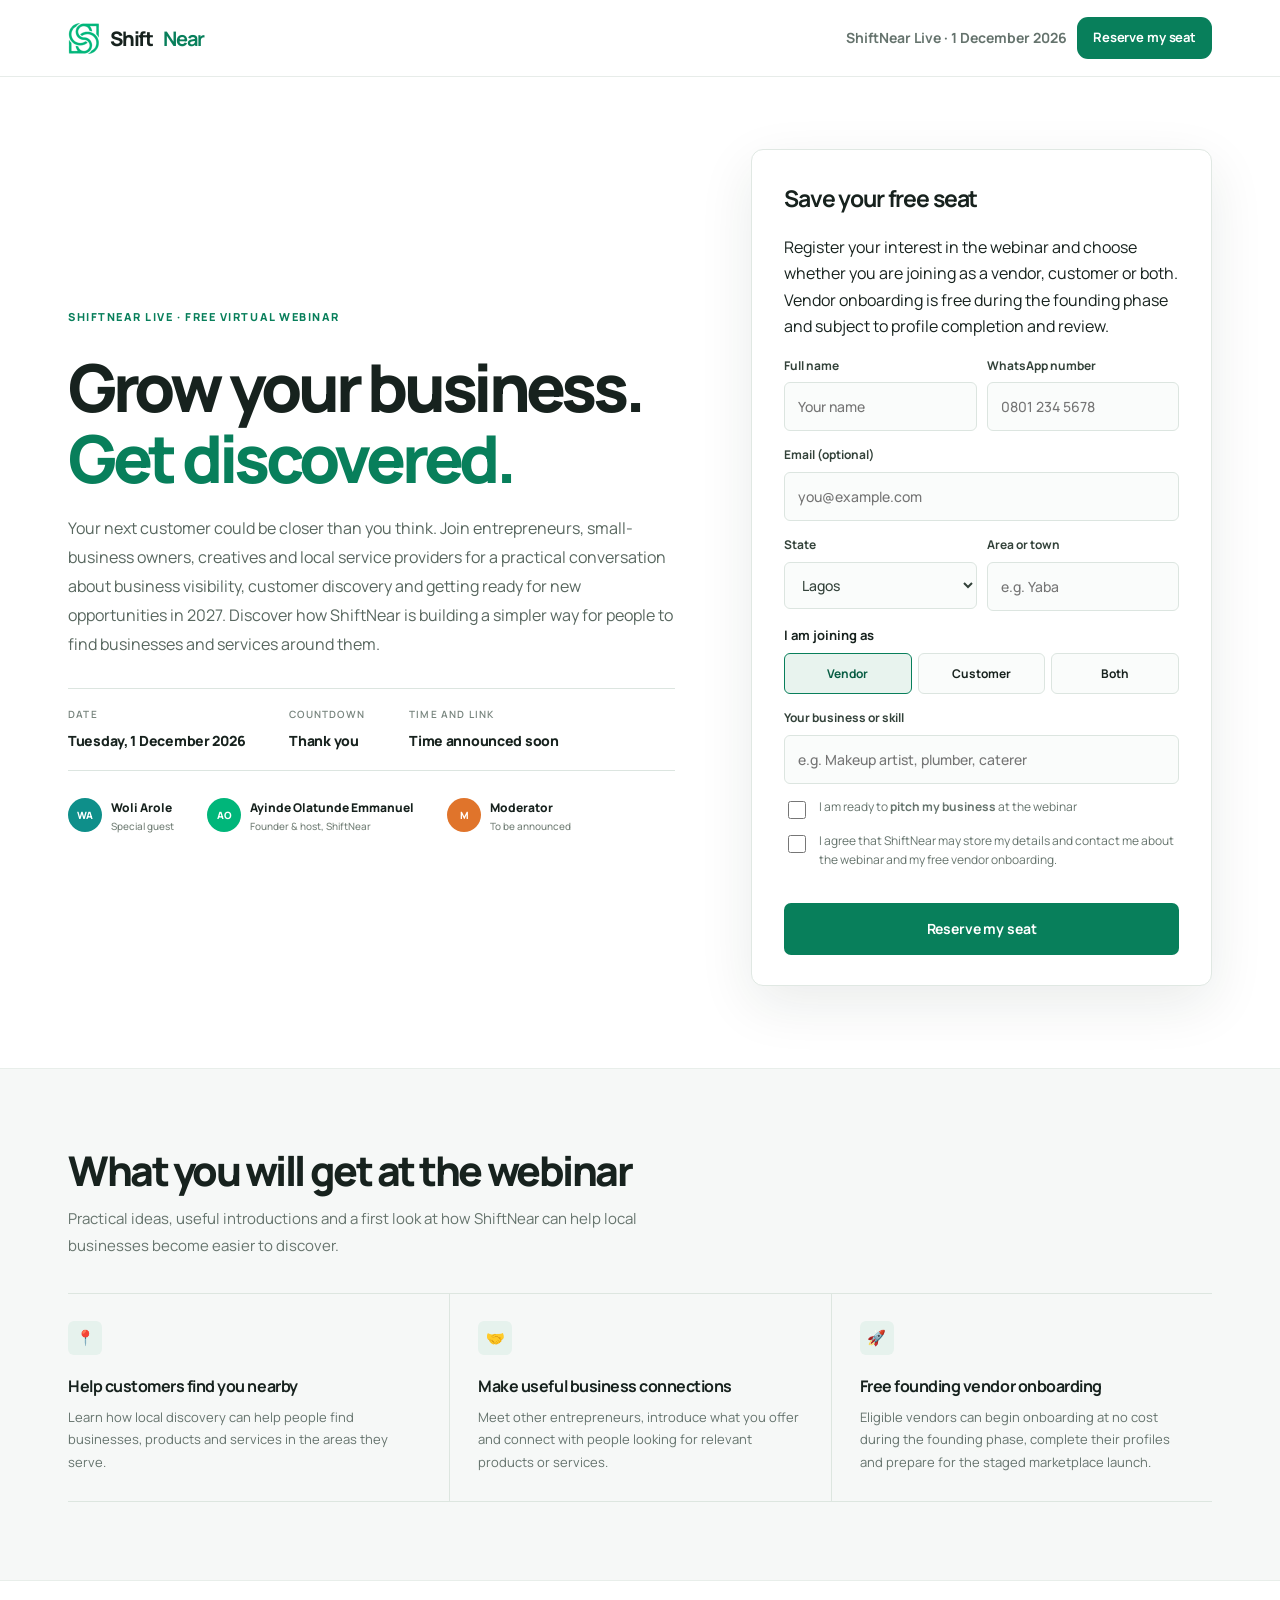
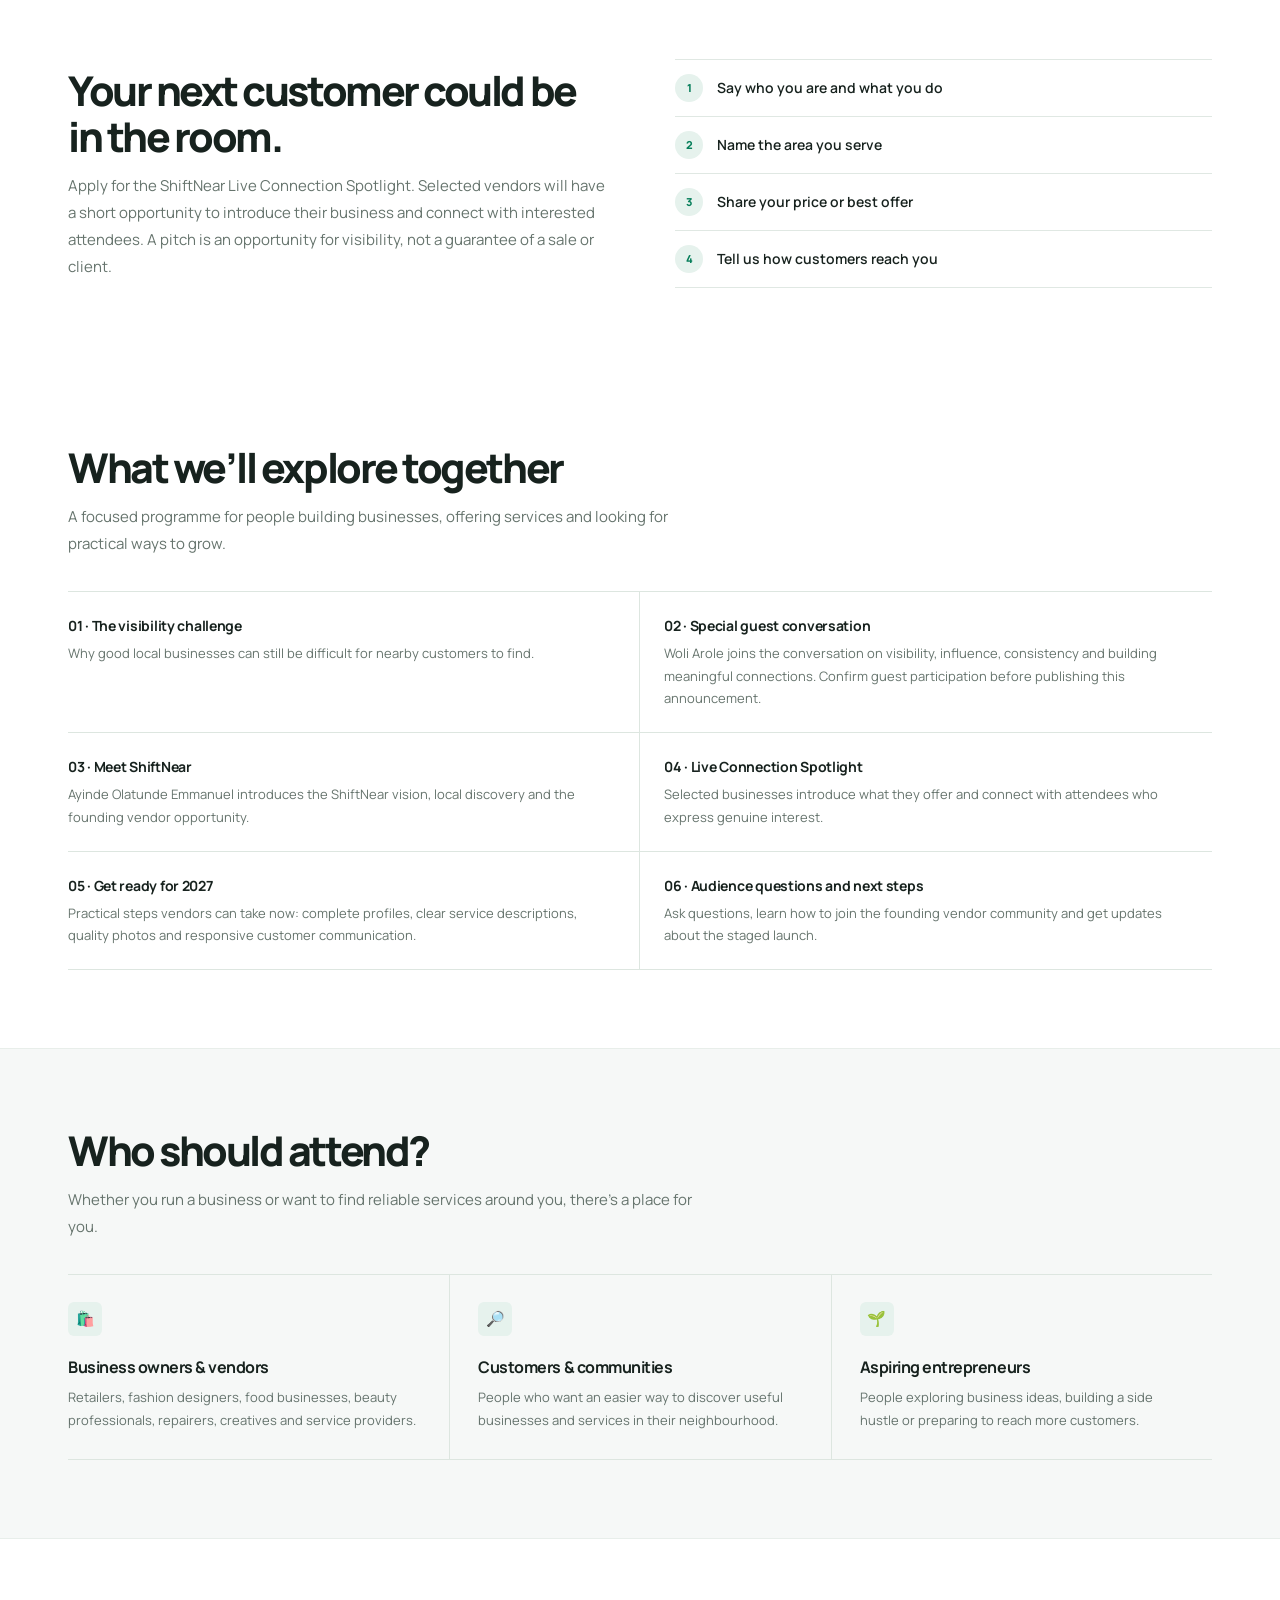
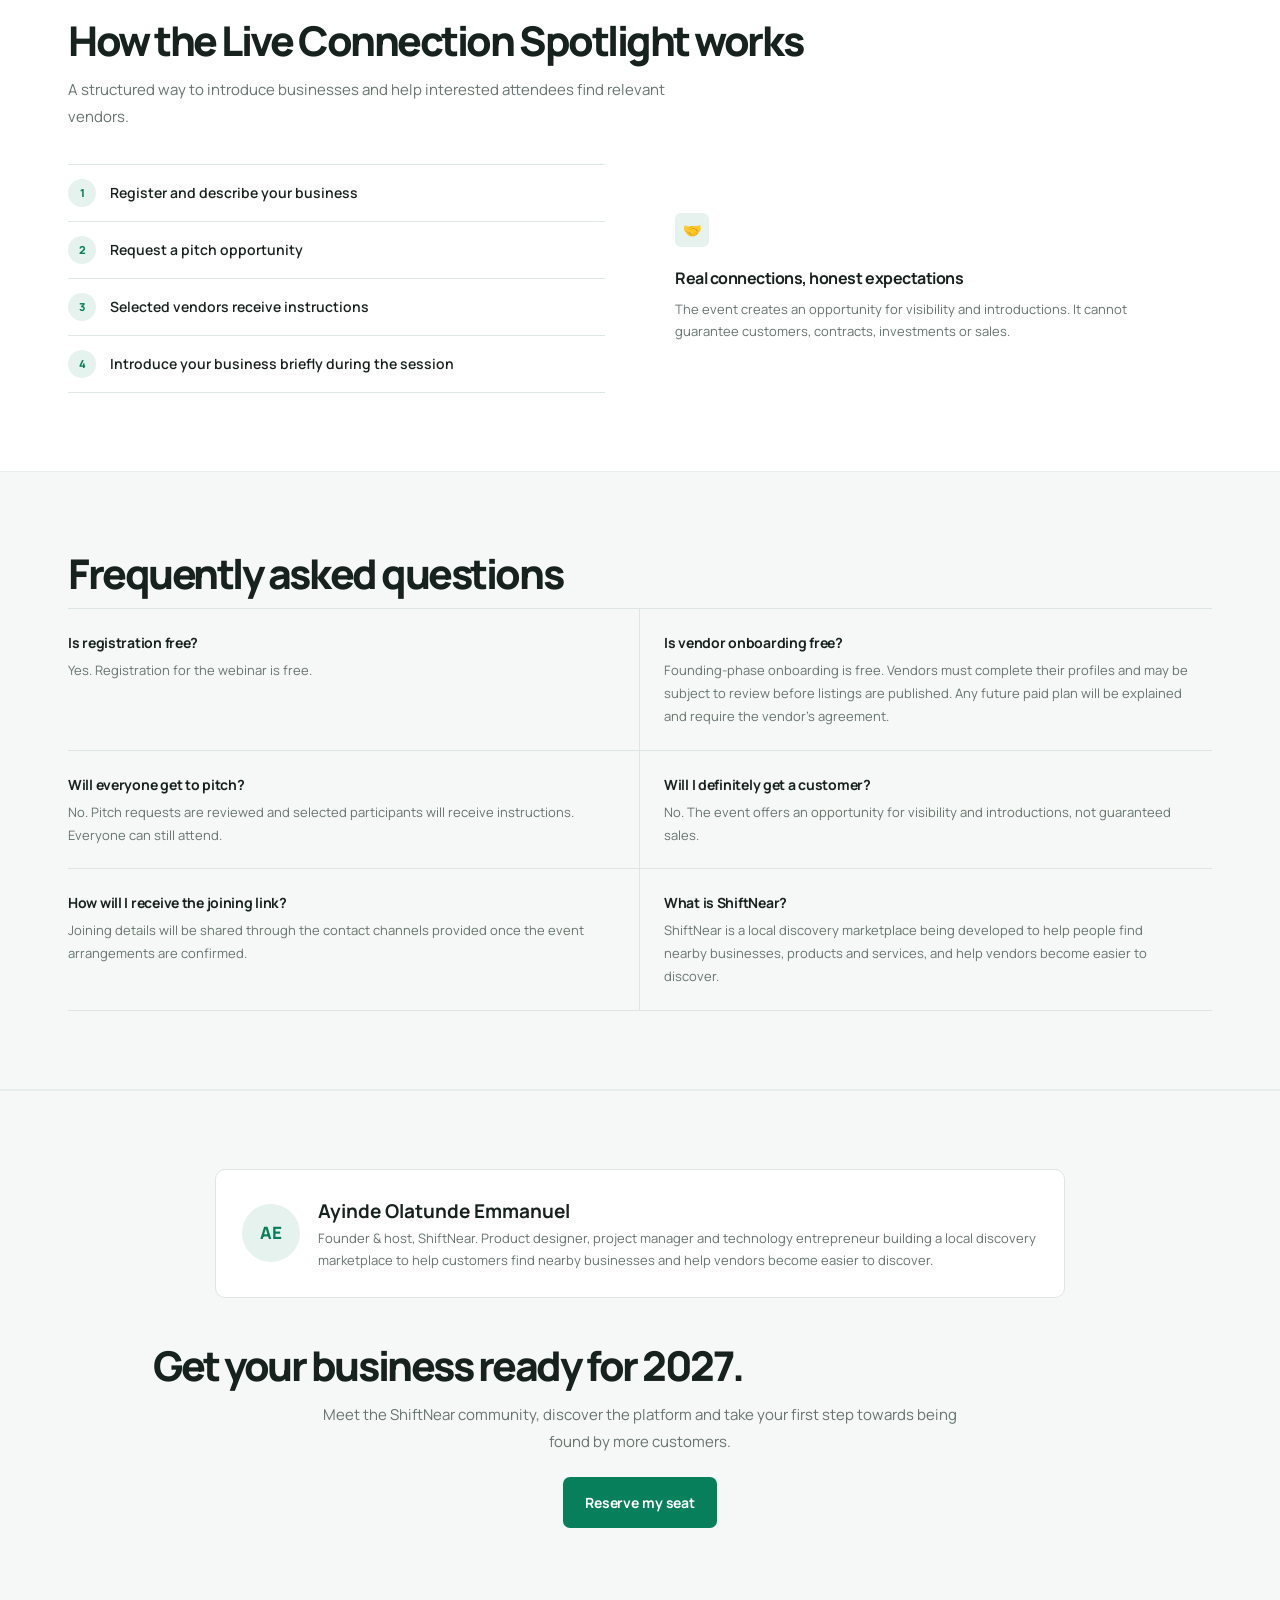
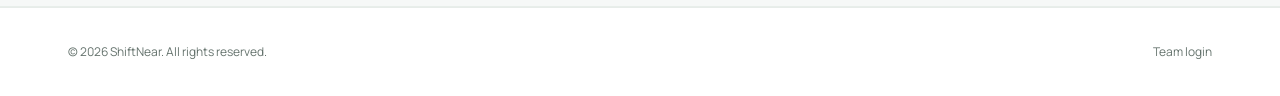
==== index.html @ 4804c4a7 "Add files via upload" ====
<!DOCTYPE html>
<html lang="en">
<head>
<meta charset="utf-8">
<meta name="viewport" content="width=device-width, initial-scale=1, viewport-fit=cover">
<title>ShiftNear Live | Grow Your Business. Get Discovered.</title>
<link href="https://fonts.googleapis.com/css2?family=Manrope:wght@400;500;600;700;800&display=swap" rel="stylesheet">
<style>
:root{color-scheme:light;--bg:#F8FAFC;--br:#00B67A;--bd:#009663;--ink:#111827;--mu:#5F6B7C;--tl:#D5F2EC;--td:#0B6F6B;--ln:#E4E9F0;--sh:0 1px 2px rgba(17,24,39,.04),0 14px 34px -14px rgba(17,24,39,.16);box-sizing:border-box;padding-top:env(safe-area-inset-top,0px);padding-bottom:env(safe-area-inset-bottom,0px)}
html{scroll-behavior:smooth;scroll-padding-top:84px}
*,*:before,*:after{box-sizing:inherit}
body{margin:0;background:var(--bg);color:var(--ink);font-family:"Plus Jakarta Sans",system-ui,-apple-system,"Segoe UI",sans-serif;line-height:1.6;-webkit-font-smoothing:antialiased}
a{color:inherit;text-decoration:none}button,input,select{font:inherit;color:inherit}
:focus-visible{outline:3px solid var(--br);outline-offset:2px;border-radius:10px}
.w{max-width:1160px;margin:0 auto;padding:0 22px}
header{position:sticky;top:env(safe-area-inset-top,0px);z-index:10;background:rgba(248,250,252,.93);backdrop-filter:blur(10px);border-bottom:1px solid var(--ln)}
nav{display:flex;align-items:center;justify-content:space-between;height:68px;gap:12px}
.logo{display:flex;align-items:center;gap:10px;font-weight:800;font-size:21px;letter-spacing:-.03em}
.logo img{width:34px;height:auto}.logo b{color:var(--br)}
.btn{display:inline-flex;align-items:center;justify-content:center;gap:8px;border:0;border-radius:14px;padding:13px 22px;font-weight:700;background:var(--br);color:#fff;cursor:pointer;box-shadow:0 10px 22px -10px rgba(0,182,122,.7);transition:background .2s,transform .15s}
.btn:hover{background:var(--bd)}.btn:active{transform:scale(.98)}
.btn.o{background:#fff;color:var(--ink);border:1.5px solid var(--ln);box-shadow:none}.btn.s{padding:9px 14px;font-size:13px;border-radius:11px}
.hero{display:grid;grid-template-columns:1.1fr .9fr;gap:52px;align-items:start;padding:56px 0 80px}
.bdg{display:inline-flex;align-items:center;gap:8px;background:var(--tl);color:var(--td);font-weight:800;font-size:12px;letter-spacing:.08em;padding:8px 14px;border-radius:99px}
.bdg:before{content:"";width:8px;height:8px;border-radius:50%;background:var(--br);animation:p 1.6s infinite}
@keyframes p{50%{opacity:.3}}
h1{font-size:clamp(38px,5.4vw,64px);line-height:1.05;letter-spacing:-.04em;margin:20px 0 18px;font-weight:800}
h1 em{font-style:normal;color:var(--br)}
.lead{font-size:18px;color:var(--mu);max-width:32em;margin:0 0 26px}
.date{display:flex;gap:14px;flex-wrap:wrap;margin-bottom:28px}
.dt{background:#fff;border:1px solid var(--ln);border-radius:20px;padding:14px 20px;box-shadow:var(--sh)}
.dt small{display:block;color:var(--mu);font-size:12px;font-weight:600}.dt b{font-size:20px;letter-spacing:-.02em}
.dt.g{background:var(--br);border-color:var(--br);color:#fff}.dt.g small{color:rgba(255,255,255,.85)}
.ppl{display:flex;gap:10px;flex-wrap:wrap}
.pp{display:flex;align-items:center;gap:10px;background:#fff;border:1px solid var(--ln);border-radius:99px;padding:6px 16px 6px 6px;font-size:14px}
.pp i{font-style:normal;width:36px;height:36px;border-radius:50%;display:grid;place-items:center;color:#fff;font-weight:800;font-size:13px}
.pp small{display:block;color:var(--mu);font-size:11px;line-height:1.2}
.card{background:#fff;border:1px solid var(--ln);border-radius:28px;box-shadow:var(--sh);padding:28px}
.card h2{margin:0 0 4px;font-size:22px;letter-spacing:-.02em}.card>p{margin:0 0 18px;color:var(--mu);font-size:14px}
label.f{display:block;margin-bottom:13px;font-size:13px;font-weight:700}
.in{display:block;width:100%;margin-top:6px;padding:13px 14px;border:1.5px solid var(--ln);border-radius:13px;background:var(--bg);font-weight:500;font-size:15px;outline:0}
.in:focus{border-color:var(--br);background:#fff}.in.bad{border-color:#E5484D}
.r2{display:grid;grid-template-columns:1fr 1fr;gap:10px}
.seg{display:grid;grid-template-columns:repeat(3,1fr);gap:8px;margin:6px 0 14px}
.seg label{cursor:pointer}.seg input{position:absolute;opacity:0}
.seg span{display:block;text-align:center;padding:11px 4px;border:1.5px solid var(--ln);border-radius:13px;font-size:13px;font-weight:700;background:var(--bg)}
.seg input:checked+span{border-color:var(--br);background:var(--tl);color:var(--td)}
.seg input:focus-visible+span{outline:3px solid var(--br)}
.ck{display:flex;gap:10px;font-size:13px;color:var(--mu);margin:10px 0;cursor:pointer;align-items:flex-start}.ck input{margin-top:3px;accent-color:var(--br);width:18px;height:18px;flex:none}
.err{color:#C4373B;font-size:13px;font-weight:600;min-height:18px;margin:6px 0}
.ok{text-align:center;padding:10px 0}.tick{width:68px;height:68px;border-radius:50%;background:var(--br);color:#fff;font-size:34px;display:grid;place-items:center;margin:0 auto 16px}
.tk{background:var(--bg);border:1.5px dashed var(--ln);border-radius:18px;padding:16px;margin:18px 0;text-align:left;font-size:14px}.tk b{font-size:18px;letter-spacing:.04em}
section{padding:80px 0}.wh{background:#fff;border-block:1px solid var(--ln)}
h2.t{font-size:clamp(28px,3.8vw,42px);letter-spacing:-.035em;line-height:1.1;margin:0 0 12px;font-weight:800}
.sb{color:var(--mu);font-size:17px;max-width:36em;margin:0 0 40px}
.g3{display:grid;grid-template-columns:repeat(3,1fr);gap:20px}
.ft{background:var(--bg);border:1px solid var(--ln);border-radius:24px;padding:28px}
.ft i{font-style:normal;display:grid;place-items:center;width:50px;height:50px;border-radius:16px;background:var(--tl);font-size:24px;margin-bottom:16px}
.ft h3{margin:0 0 6px;font-size:19px}.ft p{margin:0;color:var(--mu);font-size:15px}
.pitch{display:grid;grid-template-columns:1fr 1fr;gap:48px;align-items:center}
.pl{list-style:none;padding:0;margin:0;display:grid;gap:12px}
.pl li{display:flex;gap:14px;background:#fff;border:1px solid var(--ln);border-radius:18px;padding:16px;font-weight:600;align-items:center}
.pl span{flex:none;width:34px;height:34px;border-radius:50%;background:var(--br);color:#fff;display:grid;place-items:center;font-weight:800;font-size:14px}
.ceo{display:flex;gap:18px;align-items:center;background:#fff;border:1px solid var(--ln);border-radius:28px;padding:26px;box-shadow:var(--sh)}
.ceo .av{width:72px;height:72px;font-size:22px;border-radius:22px;background:var(--br);color:#fff;display:grid;place-items:center;font-weight:800;flex:none}
.ceo p{margin:0;color:var(--mu);font-size:15px}
footer{padding:34px 0;color:var(--mu);font-size:14px}footer .w{display:flex;justify-content:space-between;flex-wrap:wrap;gap:10px}
/* admin */
#adm{display:none;padding:36px 0 80px}.adm #adm{display:block}.adm #pub{display:none}
.st{display:grid;grid-template-columns:repeat(4,1fr);gap:14px;margin:20px 0}
.st div{background:#fff;border:1px solid var(--ln);border-radius:20px;padding:18px;box-shadow:var(--sh)}.st b{display:block;font-size:30px;letter-spacing:-.03em}.st small{color:var(--mu);font-weight:600}
.tb{display:flex;gap:10px;flex-wrap:wrap;margin-bottom:14px}.tb .in{margin:0;flex:1;min-width:200px}
.tw{overflow-x:auto;background:#fff;border:1px solid var(--ln);border-radius:20px}
table{border-collapse:collapse;width:100%;font-size:14px;min-width:760px}th,td{padding:13px 16px;text-align:left;border-bottom:1px solid var(--ln);vertical-align:top}
th{font-size:12px;color:var(--mu);text-transform:uppercase;letter-spacing:.06em;background:var(--bg)}tr:last-child td{border:0}
.tg{display:inline-block;background:var(--tl);color:var(--td);font-size:12px;font-weight:700;padding:3px 10px;border-radius:99px}
.nt{background:#FFF7E6;border:1px solid #F5DDA4;color:#7A5200;border-radius:14px;padding:12px 16px;font-size:14px;margin:14px 0}
@media(max-width:900px){.hero,.pitch{grid-template-columns:1fr;gap:34px;padding-top:32px}.g3{grid-template-columns:1fr}.st{grid-template-columns:1fr 1fr}section{padding:56px 0}}
@media(max-width:520px){.w{padding:0 16px}.r2{grid-template-columns:1fr}.card{padding:22px}nav .hd{display:none}}
@media(prefers-reduced-motion:reduce){*{animation:none!important;transition:none!important}}

.agenda{display:grid;grid-template-columns:repeat(2,1fr);gap:14px}
.ag{background:#fff;border:1px solid var(--ln);border-radius:18px;padding:18px}
.ag b{display:block;margin-bottom:5px}.ag p{margin:0;color:var(--mu);font-size:14px}
.notice{background:#FFF7E6;border:1px solid #F5DDA4;color:#765000;border-radius:14px;padding:13px 16px;font-size:13px;margin:18px 0}
@media(max-width:650px){.agenda{grid-template-columns:1fr}}


/* Professional editorial art direction */
:root{--bg:#F5F7F6;--br:#087F5B;--bd:#066A4C;--ink:#17221E;--mu:#65736D;--tl:#E6F2ED;--td:#075C43;--ln:#DCE5E0;--sh:0 12px 36px rgba(18,43,32,.07)}
body{font-family:Manrope,Inter,Arial,sans-serif;background:#fff;color:var(--ink);line-height:1.65}
.w{max-width:1200px;padding-left:28px;padding-right:28px}
header{background:rgba(255,255,255,.96);border-bottom:1px solid #E7ECE9;backdrop-filter:blur(14px)}
nav{height:76px}.logo{font-size:20px;letter-spacing:-.06em}.logo img{width:32px}
.btn{border-radius:7px;background:#087F5B;box-shadow:none;padding:14px 22px;font-size:14px;letter-spacing:-.01em}.btn:hover{background:#066A4C;transform:translateY(-1px)}.btn.o{border-radius:7px;background:#fff;border:1px solid #CBD7D0}.btn.s{padding:10px 16px}
.hero{padding:72px 0 82px;grid-template-columns:minmax(0,1.08fr) minmax(360px,.82fr);gap:76px;align-items:center}
.bdg{background:transparent;border:0;border-radius:0;padding:0;color:#087F5B;font-size:11px;letter-spacing:.14em;font-weight:800}.bdg:before{display:none}
h1{font-size:clamp(43px,5.3vw,66px);line-height:1.08;letter-spacing:-.065em;font-weight:800;margin:23px 0 20px;max-width:680px}h1 em{color:#087F5B}
.lead{font-size:16px;line-height:1.8;color:#58675F;max-width:610px;margin-bottom:30px}
.date{gap:0;border-top:1px solid var(--ln);border-bottom:1px solid var(--ln);padding:17px 0;margin:0 0 27px;flex-wrap:wrap}
.dt,.dt.g{background:transparent;border:0;border-radius:0;box-shadow:none;padding:0 22px 0 0;margin-right:22px;color:var(--ink)}.dt small{font-size:10px;text-transform:uppercase;letter-spacing:.12em;color:#77847D;margin-bottom:4px}.dt b{font-size:14px;font-weight:800;letter-spacing:-.02em}.dt.g small{color:#77847D}
.ppl{gap:9px}.pp{border:0;border-radius:0;background:transparent;padding:0 18px 0 0;margin-right:6px;font-size:12px;font-weight:800;gap:9px}.pp i{width:34px;height:34px;border-radius:50%;font-size:10px}.pp small{font-size:10px;font-weight:500;color:#748078;margin-top:2px}
.card{border:1px solid #E0E8E3;border-radius:12px;box-shadow:0 18px 55px rgba(20,45,33,.09);padding:30px 32px}.card h2{font-size:23px;letter-spacing:-.05em}.card>p{font-size:13px;line-height:1.7;color:#68766F}
label.f{font-size:12px;color:#33423A;margin-bottom:14px}.in{border:1px solid #DCE5E0;border-radius:6px;background:#FAFCFB;padding:12px 13px;font-size:14px;margin-top:7px}.in:focus{border-color:#087F5B;box-shadow:0 0 0 3px rgba(8,127,91,.08)}
.seg{gap:6px}.seg span{border:1px solid #DCE5E0;border-radius:6px;background:#FAFCFB;font-size:12px;padding:10px 4px}.seg input:checked+span{background:#E8F3EE;border-color:#087F5B;color:#075C43}
.ck{font-size:12px;line-height:1.55;color:#66746D}.ck input{accent-color:#087F5B}
section{padding:78px 0}.wh{background:#F6F8F7;border-block:1px solid #E8EEEA}
h2.t{font-size:clamp(29px,3.5vw,41px);font-weight:800;letter-spacing:-.06em;line-height:1.14;max-width:760px}.sb{font-size:15px;line-height:1.8;color:#66746D;max-width:650px;margin-bottom:34px}
.g3{gap:0;border-top:1px solid #DDE6E0;border-bottom:1px solid #DDE6E0}.ft{border:0;border-radius:0;background:transparent;padding:27px 28px 27px 0}.ft+ .ft{border-left:1px solid #DDE6E0;padding-left:28px}.ft i{width:34px;height:34px;border-radius:6px;background:#E6F2ED;color:#087F5B;font-size:15px;margin-bottom:18px}.ft h3{font-size:16px;letter-spacing:-.03em}.ft p{font-size:13px;line-height:1.75}
.pitch{gap:70px}.pl{gap:0}.pl li{border:0;border-bottom:1px solid #E0E8E3;border-radius:0;background:transparent;padding:14px 0;font-size:14px}.pl li:first-child{border-top:1px solid #E0E8E3}.pl span{width:28px;height:28px;background:#E6F2ED;color:#087F5B;font-size:11px}
.agenda{gap:0;grid-template-columns:repeat(2,1fr);border-top:1px solid #DDE6E0}.ag{border:0;border-bottom:1px solid #DDE6E0;border-radius:0;background:transparent;padding:22px 24px 22px 0}.ag:nth-child(odd){border-right:1px solid #DDE6E0}.ag:nth-child(even){padding-left:24px}.ag b{font-size:14px;letter-spacing:-.02em}.ag p{font-size:13px;line-height:1.75;color:#66746D}
.ceo{border:1px solid #DDE6E0;border-radius:10px;box-shadow:none;padding:26px;background:#fff;max-width:850px;margin:auto}.ceo .av{width:58px;height:58px;border-radius:50%;background:#E6F2ED;color:#087F5B;font-size:17px}.ceo p{font-size:13px;line-height:1.7}
footer{border-top:1px solid #E7ECE9;background:#fff;font-size:12px}
.notice,.nt{border-radius:6px}
@media(max-width:900px){.hero{grid-template-columns:1fr;gap:38px;padding:48px 0 60px}.card{max-width:650px}.g3{grid-template-columns:1fr}.ft{padding:22px 0}.ft+.ft{border-left:0;border-top:1px solid #DDE6E0;padding-left:0}.pitch{gap:30px}}
@media(max-width:650px){.w{padding-left:19px;padding-right:19px}.hero{padding-top:38px}.date{gap:14px}.dt,.dt.g{padding:0;margin-right:6px;min-width:42%}.dt b{font-size:13px}.ppl{display:grid;grid-template-columns:1fr 1fr;gap:12px}.pp{margin:0}.card{padding:23px 19px}.agenda{grid-template-columns:1fr}.ag:nth-child(odd){border-right:0}.ag:nth-child(even){padding-left:0}.agenda .ag{padding:17px 0}.ceo{align-items:flex-start;padding:19px}.ceo .av{width:48px;height:48px}section{padding:58px 0}nav{height:66px}.hd{display:none!important}}

</style>
</head>
<body>
<header><div class="w"><nav aria-label="Main">
<a class="logo" href="#top"><img alt="" src="[data-uri]">Shift<b>Near</b></a>
<div style="display:flex;gap:10px;align-items:center"><span class="hd" style="font-weight:700;font-size:14px;color:var(--mu)">ShiftNear Live · 1 December 2026</span><a class="btn s" href="#reg">Reserve my seat</a></div>
</nav></div></header>

<div id="pub"><div class="w" id="top">
<div class="hero">
<div>
<span class="bdg">SHIFTNEAR LIVE · FREE VIRTUAL WEBINAR</span>
<h1>Grow your business. <em>Get discovered.</em></h1>
<p class="lead">Your next customer could be closer than you think. Join entrepreneurs, small-business owners, creatives and local service providers for a practical conversation about business visibility, customer discovery and getting ready for new opportunities in 2027. Discover how ShiftNear is building a simpler way for people to find businesses and services around them.</p>
<div class="date"><div class="dt g"><small>Date</small><b>Tuesday, 1 December 2026</b></div><div class="dt"><small>Countdown</small><b id="cd">…</b></div><div class="dt"><small>Time and link</small><b>Time announced soon</b></div></div>
<div class="ppl">
<div class="pp"><i style="background:#0E8F8A">WA</i><div>Woli Arole<small>Special guest</small></div></div>
<div class="pp"><i style="background:#00B67A">AO</i><div>Ayinde Olatunde Emmanuel<small>Founder &amp; host, ShiftNear</small></div></div>
<div class="pp"><i style="background:#E0742B">M</i><div>Moderator<small>To be announced</small></div></div>
</div>
</div>
<div class="card" id="reg"><div id="fm">
<h2>Save your free seat</h2><p>Register your interest in the webinar and choose whether you are joining as a vendor, customer or both. Vendor onboarding is free during the founding phase and subject to profile completion and review.</p>
<form id="f" novalidate>
<div class="r2"><label class="f">Full name<input class="in" name="name" autocomplete="name" placeholder="Your name"></label>
<label class="f">WhatsApp number<input class="in" name="phone" type="tel" autocomplete="tel" placeholder="0801 234 5678"></label></div>
<label class="f">Email (optional)<input class="in" name="email" type="email" autocomplete="email" placeholder="you@example.com"></label>
<div class="r2"><label class="f">State<select class="in" name="state"><option>Lagos</option><option>Abuja (FCT)</option><option>Rivers</option><option>Oyo</option><option>Ogun</option><option>Kano</option><option>Kaduna</option><option>Enugu</option><option>Delta</option><option>Other</option></select></label>
<label class="f">Area or town<input class="in" name="area" placeholder="e.g. Yaba"></label></div>
<div style="font-size:13px;font-weight:700">I am joining as</div>
<div class="seg" role="radiogroup"><label><input type="radio" name="role" value="Vendor" checked><span>Vendor</span></label><label><input type="radio" name="role" value="Customer"><span>Customer</span></label><label><input type="radio" name="role" value="Both"><span>Both</span></label></div>
<label class="f">Your business or skill<input class="in" name="biz" placeholder="e.g. Makeup artist, plumber, caterer"></label>
<label class="ck"><input type="checkbox" name="pitch"><span>I am ready to <b>pitch my business</b> at the webinar</span></label>
<label class="ck"><input type="checkbox" name="consent"><span>I agree that ShiftNear may store my details and contact me about the webinar and my free vendor onboarding.</span></label>
<div class="err" id="er" role="alert"></div>
<button class="btn" style="width:100%" type="submit">Reserve my seat</button>
</form></div>
<div id="dn" class="ok" hidden><div class="tick">✓</div><h2 style="margin:0 0 6px">You’re in, <span id="dnm"></span>!</h2><p style="color:var(--mu);margin:0">Your demo registration has been saved in this browser preview only. It has not been sent to the ShiftNear team.</p>
<div class="tk">Ticket ID<br><b id="tid"></b><br><span id="trl" style="color:var(--mu)"></span></div>
<p style="color:var(--mu);font-size:14px">Event time and joining details will be shared after they are confirmed. If you requested a pitch opportunity, prepare a concise introduction to your business.</p>
<button class="btn o" id="again" type="button">Register someone else</button></div>
</div>
</div>
</div>

<section class="wh"><div class="w">
<h2 class="t">What you will get at the webinar</h2>
<p class="sb">Practical ideas, useful introductions and a first look at how ShiftNear can help local businesses become easier to discover.</p>
<div class="g3">
<div class="ft"><i>📍</i><h3>Help customers find you nearby</h3><p>Learn how local discovery can help people find businesses, products and services in the areas they serve.</p></div>
<div class="ft"><i>🤝</i><h3>Make useful business connections</h3><p>Meet other entrepreneurs, introduce what you offer and connect with people looking for relevant products or services.</p></div>
<div class="ft"><i>🚀</i><h3>Free founding vendor onboarding</h3><p>Eligible vendors can begin onboarding at no cost during the founding phase, complete their profiles and prepare for the staged marketplace launch.</p></div>
</div></div></section>

<section><div class="w pitch">
<div><h2 class="t">Your next customer could be in the room.</h2><p class="sb" style="margin-bottom:0">Apply for the ShiftNear Live Connection Spotlight. Selected vendors will have a short opportunity to introduce their business and connect with interested attendees. A pitch is an opportunity for visibility, not a guarantee of a sale or client.</p></div>
<ol class="pl"><li><span>1</span>Say who you are and what you do</li><li><span>2</span>Name the area you serve</li><li><span>3</span>Share your price or best offer</li><li><span>4</span>Tell us how customers reach you</li></ol>
</div></section>


<section><div class="w">
<h2 class="t">What we’ll explore together</h2>
<p class="sb">A focused programme for people building businesses, offering services and looking for practical ways to grow.</p>
<div class="agenda">
  <div class="ag"><b>01 · The visibility challenge</b><p>Why good local businesses can still be difficult for nearby customers to find.</p></div>
  <div class="ag"><b>02 · Special guest conversation</b><p>Woli Arole joins the conversation on visibility, influence, consistency and building meaningful connections. Confirm guest participation before publishing this announcement.</p></div>
  <div class="ag"><b>03 · Meet ShiftNear</b><p>Ayinde Olatunde Emmanuel introduces the ShiftNear vision, local discovery and the founding vendor opportunity.</p></div>
  <div class="ag"><b>04 · Live Connection Spotlight</b><p>Selected businesses introduce what they offer and connect with attendees who express genuine interest.</p></div>
  <div class="ag"><b>05 · Get ready for 2027</b><p>Practical steps vendors can take now: complete profiles, clear service descriptions, quality photos and responsive customer communication.</p></div>
  <div class="ag"><b>06 · Audience questions and next steps</b><p>Ask questions, learn how to join the founding vendor community and get updates about the staged launch.</p></div>
</div>
</div></section>
<section class="wh"><div class="w">
<h2 class="t">Who should attend?</h2>
<p class="sb">Whether you run a business or want to find reliable services around you, there’s a place for you.</p>
<div class="g3">
  <div class="ft"><i>🛍️</i><h3>Business owners &amp; vendors</h3><p>Retailers, fashion designers, food businesses, beauty professionals, repairers, creatives and service providers.</p></div>
  <div class="ft"><i>🔎</i><h3>Customers &amp; communities</h3><p>People who want an easier way to discover useful businesses and services in their neighbourhood.</p></div>
  <div class="ft"><i>🌱</i><h3>Aspiring entrepreneurs</h3><p>People exploring business ideas, building a side hustle or preparing to reach more customers.</p></div>
</div></div></section>
<section><div class="w">
<h2 class="t">How the Live Connection Spotlight works</h2>
<p class="sb">A structured way to introduce businesses and help interested attendees find relevant vendors.</p>
<div class="pitch">
  <ol class="pl">
    <li><span>1</span>Register and describe your business</li>
    <li><span>2</span>Request a pitch opportunity</li>
    <li><span>3</span>Selected vendors receive instructions</li>
    <li><span>4</span>Introduce your business briefly during the session</li>
  </ol>
  <div class="ft"><i>🤝</i><h3>Real connections, honest expectations</h3><p>The event creates an opportunity for visibility and introductions. It cannot guarantee customers, contracts, investments or sales.</p></div>
</div></div></section>
<section class="wh"><div class="w">
<h2 class="t">Frequently asked questions</h2>
<div class="agenda">
  <div class="ag"><b>Is registration free?</b><p>Yes. Registration for the webinar is free.</p></div>
  <div class="ag"><b>Is vendor onboarding free?</b><p>Founding-phase onboarding is free. Vendors must complete their profiles and may be subject to review before listings are published. Any future paid plan will be explained and require the vendor’s agreement.</p></div>
  <div class="ag"><b>Will everyone get to pitch?</b><p>No. Pitch requests are reviewed and selected participants will receive instructions. Everyone can still attend.</p></div>
  <div class="ag"><b>Will I definitely get a customer?</b><p>No. The event offers an opportunity for visibility and introductions, not guaranteed sales.</p></div>
  <div class="ag"><b>How will I receive the joining link?</b><p>Joining details will be shared through the contact channels provided once the event arrangements are confirmed.</p></div>
  <div class="ag"><b>What is ShiftNear?</b><p>ShiftNear is a local discovery marketplace being developed to help people find nearby businesses, products and services, and help vendors become easier to discover.</p></div>
</div></div></section>

<section class="wh"><div class="w">
<div class="ceo"><div class="av">AE</div><div><b style="font-size:19px">Ayinde Olatunde Emmanuel</b><p>Founder &amp; host, ShiftNear. Product designer, project manager and technology entrepreneur building a local discovery marketplace to help customers find nearby businesses and help vendors become easier to discover.</p></div></div>
<div style="text-align:center;margin-top:44px"><h2 class="t">Get your business ready for 2027.</h2><p class="sb" style="margin:0 auto 22px">Meet the ShiftNear community, discover the platform and take your first step towards being found by more customers.</p><a class="btn" href="#reg">Reserve my seat</a></div>
</div></section>
</div>

<div id="adm"><div class="w"><div class="notice"><b>Prototype only:</b> registrations in this HTML preview are stored in this browser only. Do not use this version to collect real attendee data. Connect a secure backend before publishing a live registration campaign.</div>
<div style="display:flex;justify-content:space-between;align-items:center;gap:10px;flex-wrap:wrap"><h2 class="t" style="margin:0">Registrations</h2><a class="btn o s" href="#top" onclick="location.hash='';return false">← Back to page</a></div>
<div id="ab"></div>
</div></div>

<footer><div class="w"><span>© 2026 ShiftNear. All rights reserved.</span><a href="#admin" id="al" style="color:var(--mu)">Team login</a></div></footer>

<script>
const $=s=>document.querySelector(s),esc=s=>String(s==null?"":s).replace(/[&<>"']/g,c=>({"&":"&amp;","<":"&lt;",">":"&gt;",'"':"&quot;","'":"&#39;"}[c]));
const KEY="shiftnear_webinar_regs",PASS="PROTOTYPE_ADMIN_DISABLED";
const Store={mode:"local",col:null,rows:[],noRead:false,user:null,open:false,cb(){if(location.hash==="#admin")adm()},
async init(){try{if(typeof claude!=="undefined"){const[d,u]=await Promise.all([claude.use("db"),claude.use("user")]);this.user=u;if(d){this.col=d.collection("registrations");this.mode="shared"}}}catch(e){}
if(this.col){try{this.col.onSnapshot(s=>{this.noRead=false;this.rows=s.docs.map(x=>Object.assign({id:x.id},x.data()));this.cb()},()=>{this.noRead=true;this.rows=[];this.cb()})}catch(e){this.col=null;this.mode="local";this.local()}}else this.local()},
local(){try{this.rows=JSON.parse(localStorage.getItem(KEY)||"[]")}catch(e){this.rows=[]}this.cb()},
save(){try{localStorage.setItem(KEY,JSON.stringify(this.rows))}catch(e){}},
async add(r){if(this.col){try{await this.col.doc(r.id).set(r);return}catch(e){this.col=null;this.mode="local";this.local()}}this.rows.unshift(r);this.save()},
async del(id){if(this.col){try{await this.col.doc(id).delete();return}catch(e){}}this.rows=this.rows.filter(x=>x.id!==id);this.save();this.cb()},
admin(){return this.mode==="shared"?!!(this.user&&this.user.canEdit&&this.user.canEdit()):this.open}};
Store.init();
// countdown
(function(){const d=Math.ceil((new Date(2026,11,1)-new Date().setHours(0,0,0,0))/864e5);$("#cd").textContent=d>1?d+" days to go":d===1?"Tomorrow":d===0?"Today":"Thank you"})();
// form
const f=$("#f"),er=$("#er");
f.addEventListener("submit",async e=>{e.preventDefault();const v=Object.fromEntries(new FormData(f));f.querySelectorAll(".in").forEach(i=>i.classList.remove("bad"));
const bad=n=>{f.elements[n].classList.add("bad");f.elements[n].focus()};
const ph=(v.phone||"").replace(/\D/g,"");
if(!v.name.trim()){er.textContent="Please enter your name.";return bad("name")}
if(ph.length<10||ph.length>13){er.textContent="Enter a valid WhatsApp number.";return bad("phone")}
if(v.email&&!/^\S+@\S+\.\S+$/.test(v.email)){er.textContent="That email doesn’t look right.";return bad("email")}
if(!v.consent){er.textContent="Please tick the consent box to continue.";return}
er.textContent="";const b=f.querySelector("button");b.disabled=true;
const id="SN-"+Math.random().toString(36).slice(2,7).toUpperCase();
const r={id,name:v.name.trim(),phone:v.phone.trim(),email:(v.email||"").trim(),state:v.state,area:(v.area||"").trim(),role:v.role,biz:(v.biz||"").trim(),pitch:!!v.pitch,at:new Date().toISOString()};
await Store.add(r);b.disabled=false;
$("#dnm").textContent=r.name.split(" ")[0];$("#tid").textContent=id;$("#trl").textContent=r.role+(r.pitch?" · Pitch slot requested":"");$("#fm").hidden=true;$("#dn").hidden=false});
$("#again").onclick=()=>{f.reset();$("#dn").hidden=true;$("#fm").hidden=false};
// admin
let q="",flt="All";
function adm(){const w=$("#ab");
if(!Store.admin()){w.innerHTML=Store.mode==="shared"?`<div class="nt">Only the ShiftNear team can view registrations. Open this page from the team account.</div>`:`<div class="card" style="max-width:380px;margin-top:20px"><h2>Team login</h2><p>Enter the team passcode.</p><input class="in" id="pw" type="password" placeholder="Passcode"><div class="err" id="pe"></div><button class="btn" style="width:100%" onclick="if($('#pw').value===PASS){Store.open=true;adm()}else $('#pe').textContent='Wrong passcode.'">Open</button></div>`;return}
if(Store.noRead){w.innerHTML=`<div class="nt">You don’t have permission to view registrations.</div>`;return}
const R=Store.rows.slice().sort((a,b)=>(b.at||"").localeCompare(a.at||"")),n=k=>R.filter(x=>x.role===k||(x.role==="Both"&&k!=="pitch")).length;
const L=R.filter(x=>(flt==="All"||(flt==="Pitch"?x.pitch:x.role===flt))&&(!q||(x.name+x.phone+x.email+x.area+x.biz+x.id).toLowerCase().includes(q)));
w.innerHTML=(Store.mode==="local"?`<div class="nt"><b>Demo mode:</b> these registrations are stored only in this browser. Connect the real database before the webinar so every registration lands here.</div>`:"")+
`<div class="st"><div><b>${R.length}</b><small>Total registered</small></div><div><b>${R.filter(x=>x.role!=="Customer").length}</b><small>Vendors</small></div><div><b>${R.filter(x=>x.role!=="Vendor").length}</b><small>Customers</small></div><div><b>${R.filter(x=>x.pitch).length}</b><small>Pitch requests</small></div></div>
<div class="tb"><input class="in" id="sq" placeholder="Search name, phone, area, business" value="${esc(q)}"><select class="in" id="sf" style="flex:none;width:auto">${["All","Vendor","Customer","Both","Pitch"].map(o=>`<option ${o===flt?"selected":""}>${o}</option>`).join("")}</select><button class="btn s" id="ex">Export CSV</button></div>
<div class="tw"><table><thead><tr><th>Ticket</th><th>Name</th><th>WhatsApp</th><th>Location</th><th>Role</th><th>Business</th><th>Registered</th><th></th></tr></thead><tbody>${L.length?L.map(x=>`<tr><td><b>${esc(x.id)}</b></td><td>${esc(x.name)}<br><small style="color:var(--mu)">${esc(x.email)}</small></td><td><a href="https://wa.me/${esc((x.phone||"").replace(/\D/g,"").replace(/^0/,"234"))}" target="_blank" rel="noopener">${esc(x.phone)}</a></td><td>${esc(x.area)}${x.area?", ":""}${esc(x.state)}</td><td><span class="tg">${esc(x.role)}</span>${x.pitch?' <span class="tg" style="background:#FFF1D6;color:#7A5200">Pitch</span>':""}</td><td>${esc(x.biz)}</td><td>${x.at?new Date(x.at).toLocaleDateString("en-GB",{day:"numeric",month:"short"}):""}</td><td><button class="btn o s" data-d="${esc(x.id)}">Delete</button></td></tr>`).join(""):`<tr><td colspan="8" style="text-align:center;color:var(--mu);padding:36px">No registrations yet.</td></tr>`}</tbody></table></div>`;
$("#sq").oninput=e=>{q=e.target.value.toLowerCase();adm();const i=$("#sq");i.focus();i.setSelectionRange(99,99)};
$("#sf").onchange=e=>{flt=e.target.value;adm()};
w.querySelectorAll("[data-d]").forEach(b=>b.onclick=()=>{if(confirm("Delete this registration?"))Store.del(b.dataset.d)});
$("#ex").onclick=async()=>{const H=["Ticket","Name","WhatsApp","Email","State","Area","Role","Business","Pitch","Registered"],c=v=>'"'+String(v==null?"":v).replace(/"/g,'""')+'"',csv=[H.map(c).join(",")].concat(L.map(x=>[x.id,x.name,x.phone,x.email,x.state,x.area,x.role,x.biz,x.pitch?"Yes":"No",x.at].map(c).join(","))).join("\n");
try{const d=await claude.use("downloads");if(!d)throw 0;await d.save({filename:"shiftnear-registrations.csv",data:csv})}catch(e){const a=document.createElement("a");a.href=URL.createObjectURL(new Blob([csv],{type:"text/csv"}));a.download="shiftnear-registrations.csv";a.click()}}}
function route(){document.documentElement.classList.toggle("adm",location.hash==="#admin");if(location.hash==="#admin"){adm();scrollTo(0,0)}}
addEventListener("hashchange",route);route();
</script>
</body>
</html>
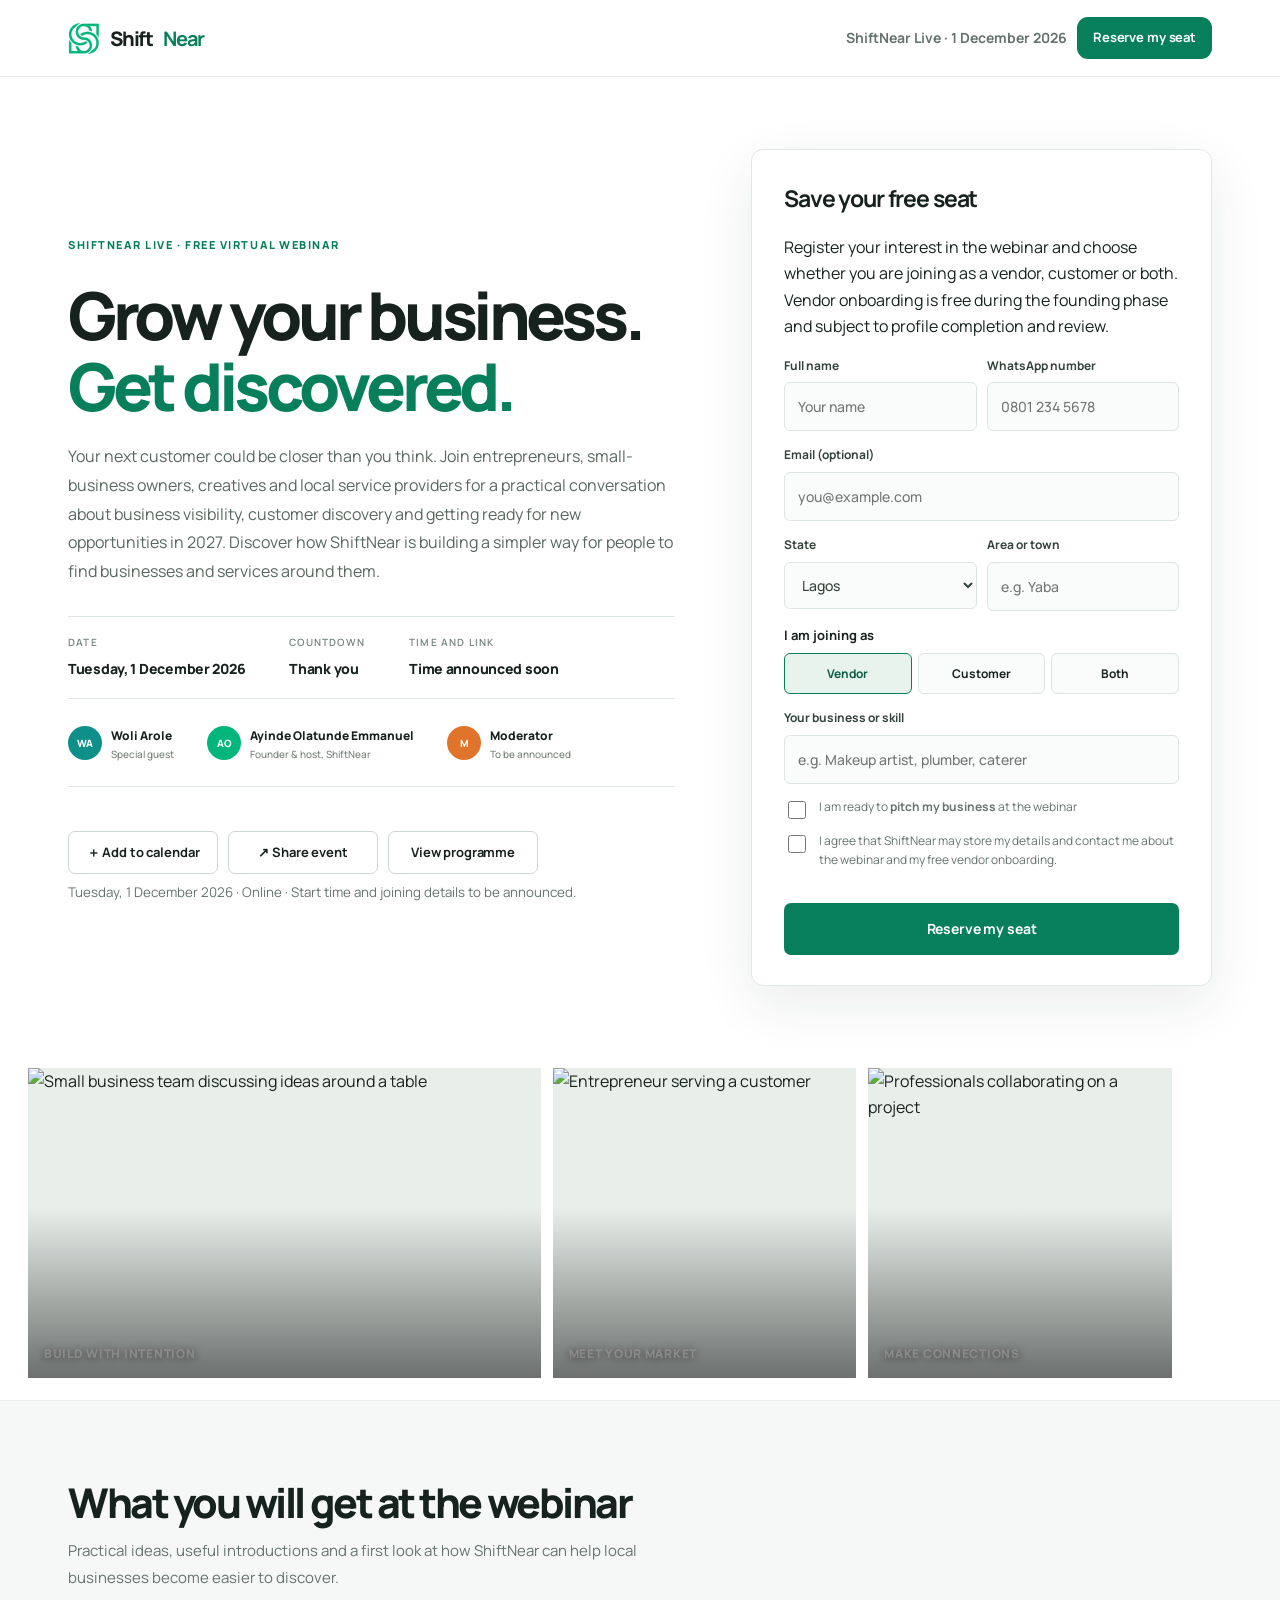
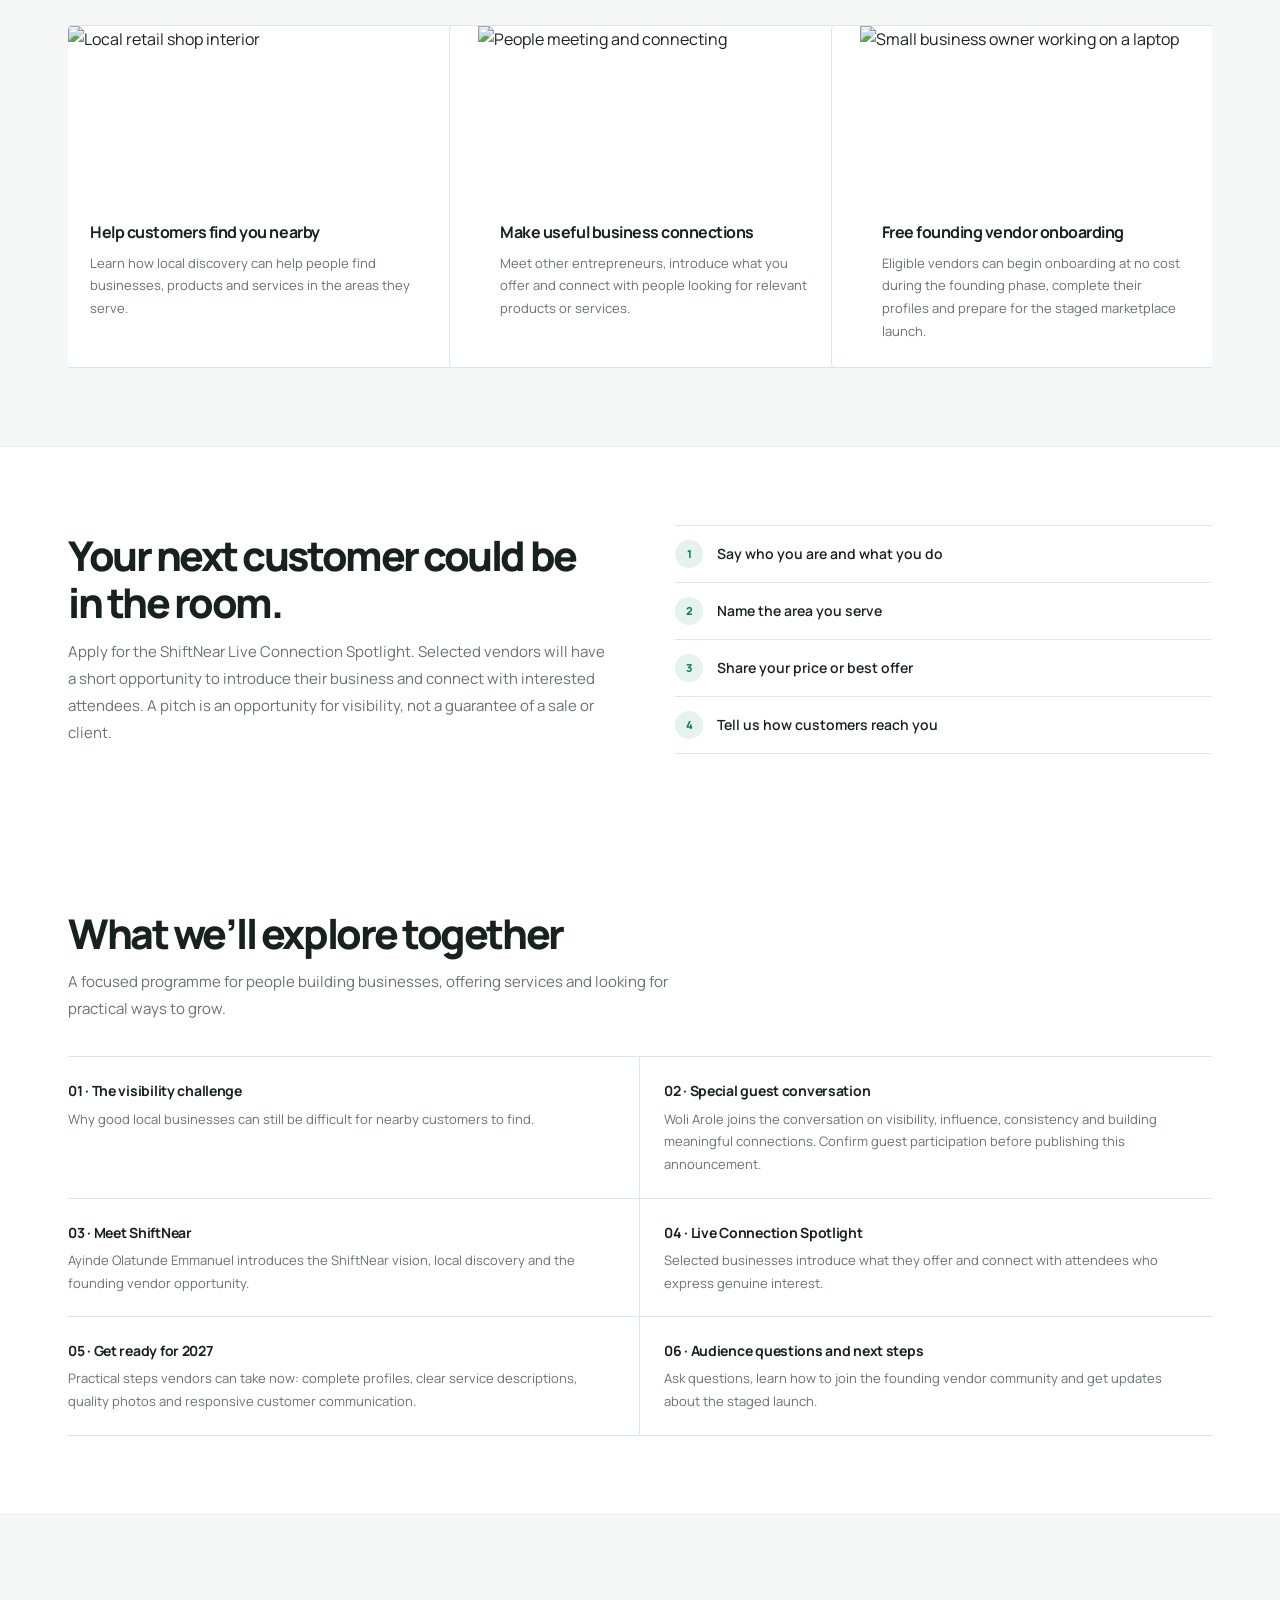
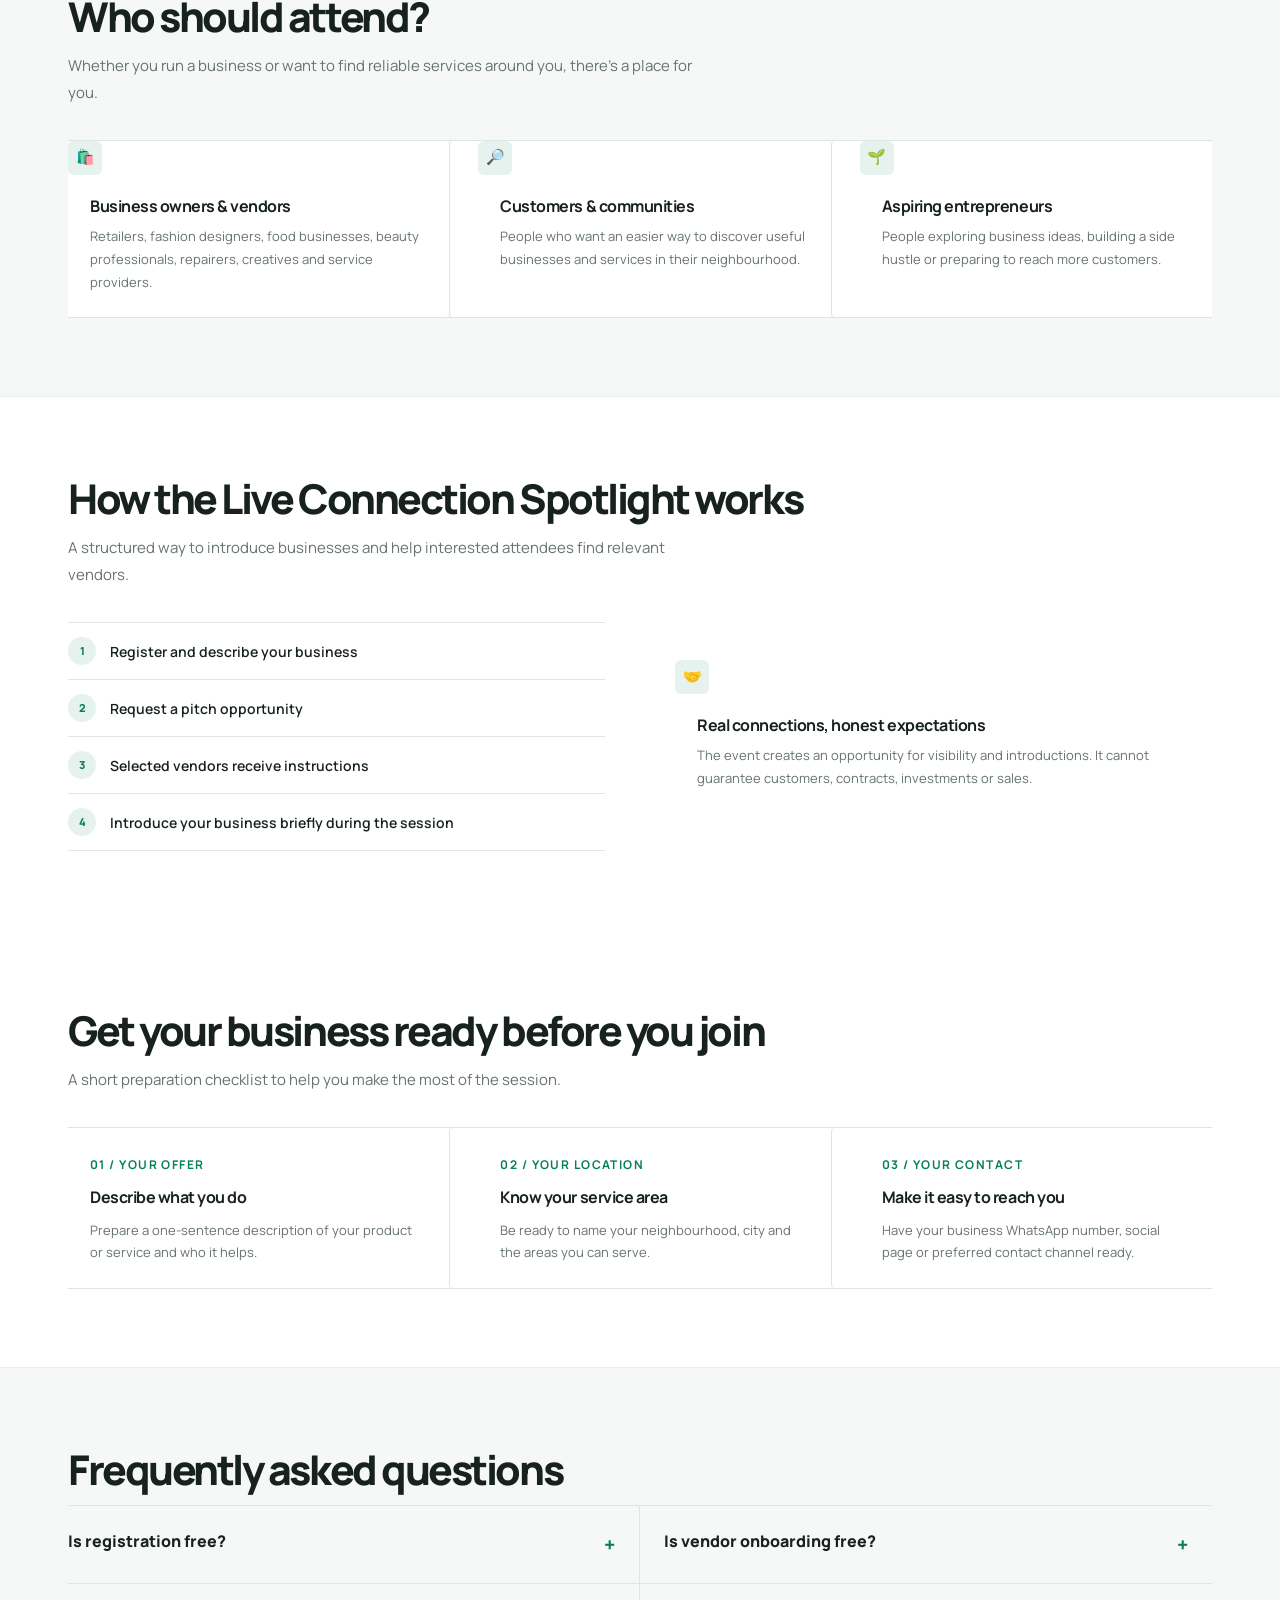
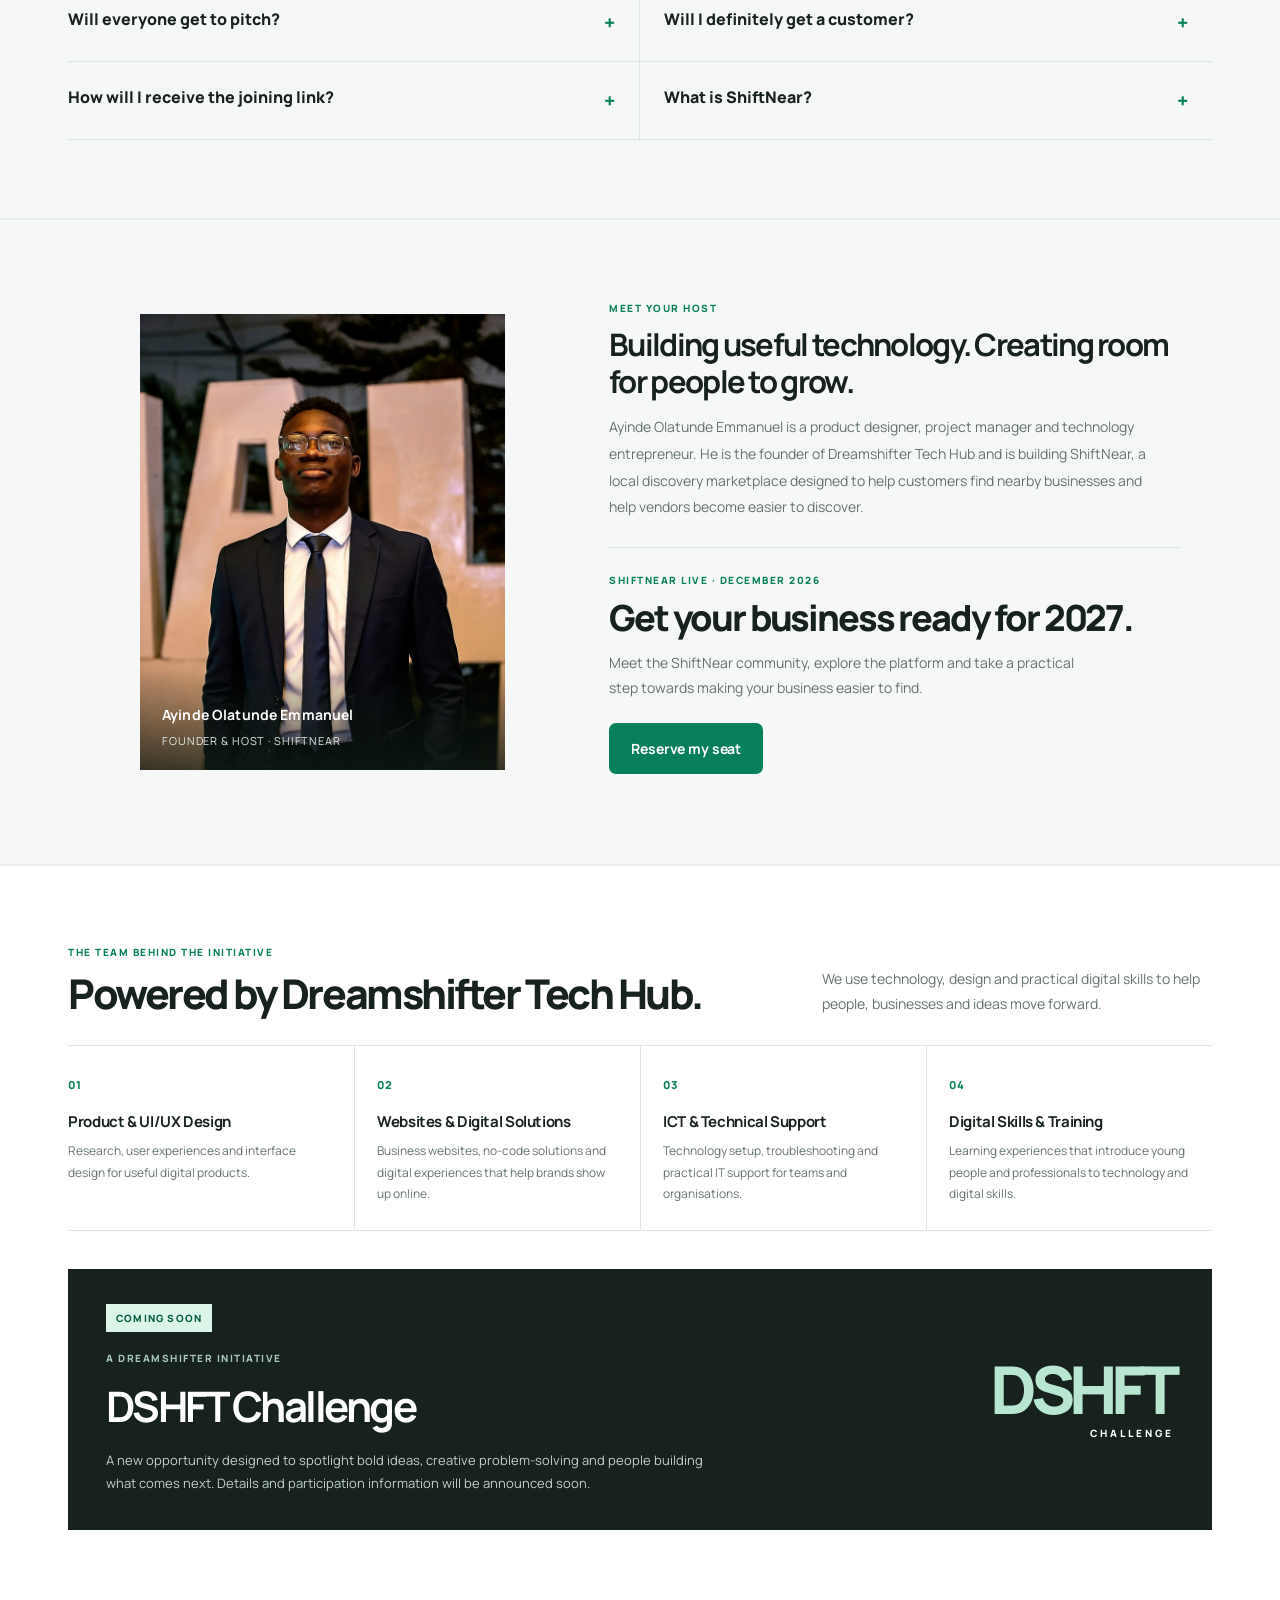
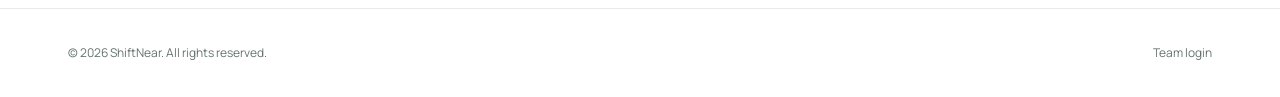
==== commit ae6de97c: "Add files via upload" ====
--- a/index.html
+++ b/index.html
@@ -9,7 +9,7 @@
 :root{color-scheme:light;--bg:#F8FAFC;--br:#00B67A;--bd:#009663;--ink:#111827;--mu:#5F6B7C;--tl:#D5F2EC;--td:#0B6F6B;--ln:#E4E9F0;--sh:0 1px 2px rgba(17,24,39,.04),0 14px 34px -14px rgba(17,24,39,.16);box-sizing:border-box;padding-top:env(safe-area-inset-top,0px);padding-bottom:env(safe-area-inset-bottom,0px)}
 html{scroll-behavior:smooth;scroll-padding-top:84px}
 *,*:before,*:after{box-sizing:inherit}
-body{margin:0;background:var(--bg);color:var(--ink);font-family:"Plus Jakarta Sans",system-ui,-apple-system,"Segoe UI",sans-serif;line-height:1.6;-webkit-font-smoothing:antialiased}
+body{margin:0;background:var(--bg);color:var(--ink);font-family:"Manrope",system-ui,-apple-system,"Segoe UI",sans-serif;line-height:1.6;-webkit-font-smoothing:antialiased}
 a{color:inherit;text-decoration:none}button,input,select{font:inherit;color:inherit}
 :focus-visible{outline:3px solid var(--br);outline-offset:2px;border-radius:10px}
 .w{max-width:1160px;margin:0 auto;padding:0 22px}
@@ -115,6 +115,62 @@
 @media(max-width:900px){.hero{grid-template-columns:1fr;gap:38px;padding:48px 0 60px}.card{max-width:650px}.g3{grid-template-columns:1fr}.ft{padding:22px 0}.ft+.ft{border-left:0;border-top:1px solid #DDE6E0;padding-left:0}.pitch{gap:30px}}
 @media(max-width:650px){.w{padding-left:19px;padding-right:19px}.hero{padding-top:38px}.date{gap:14px}.dt,.dt.g{padding:0;margin-right:6px;min-width:42%}.dt b{font-size:13px}.ppl{display:grid;grid-template-columns:1fr 1fr;gap:12px}.pp{margin:0}.card{padding:23px 19px}.agenda{grid-template-columns:1fr}.ag:nth-child(odd){border-right:0}.ag:nth-child(even){padding-left:0}.agenda .ag{padding:17px 0}.ceo{align-items:flex-start;padding:19px}.ceo .av{width:48px;height:48px}section{padding:58px 0}nav{height:66px}.hd{display:none!important}}
 
+
+/* Editorial photography and useful event tools */
+.photo-band{display:grid;grid-template-columns:1.35fr .8fr .8fr;gap:12px;margin:0 0 22px}
+.photo-band figure{margin:0;position:relative;min-height:190px;overflow:hidden;background:#e8efeb}
+.photo-band figure:first-child{min-height:310px}
+.photo-band img{width:100%;height:100%;min-height:inherit;object-fit:cover;display:block;transition:transform .5s ease}
+.photo-band figure:hover img{transform:scale(1.035)}
+.photo-band figcaption{position:absolute;left:16px;bottom:14px;color:#fff;font-size:12px;font-weight:800;letter-spacing:.06em;text-shadow:0 1px 8px #0009}
+.photo-band figure:after{content:"";position:absolute;inset:45% 0 0;background:linear-gradient(transparent,#0008);pointer-events:none}
+.ft{padding:0 0 24px;overflow:hidden;background:#fff;border-radius:4px}
+.ft .ft-img{width:100%;height:172px;object-fit:cover;display:block;margin-bottom:21px}
+.ft h3,.ft p{margin-left:22px;margin-right:22px}
+.ft h3{margin-top:0}.ft p{margin-bottom:0}
+.tool-row{display:flex;gap:10px;flex-wrap:wrap;margin-top:24px}
+.tool-row .btn{min-width:150px}
+.event-tools{border-top:1px solid var(--ln);margin-top:26px;padding-top:20px}
+.event-tools small{display:block;color:var(--mu);margin-top:8px}
+.speaker-strip{display:grid;grid-template-columns:1fr 1fr;gap:16px;margin-top:26px}
+.speaker-card{display:flex;gap:16px;align-items:center;padding:16px;border:1px solid var(--ln);background:#fff}
+.speaker-card img{width:76px;height:76px;object-fit:cover;border-radius:50%;flex:none}
+.speaker-card b{display:block}.speaker-card small{color:var(--mu)}
+.faq-toggle{cursor:pointer}.faq-toggle summary{font-weight:800;list-style:none;display:flex;justify-content:space-between;gap:12px}.faq-toggle summary:after{content:"+";color:var(--br);font-size:20px}.faq-toggle[open] summary:after{content:"−"}.faq-toggle p{margin:10px 0 0;color:var(--mu)}
+@media(max-width:760px){.photo-band{grid-template-columns:1fr 1fr}.photo-band figure:first-child{grid-column:1/-1;min-height:220px}.photo-band figure{min-height:150px}.speaker-strip{grid-template-columns:1fr}.ft .ft-img{height:190px}}
+
+
+/* Dreamshifter host and initiative section */
+.eyebrow{display:block;color:#087F5B;font-size:10px;font-weight:800;letter-spacing:.15em;margin-bottom:9px}
+.host-wrap{display:grid;grid-template-columns:1fr .9fr;gap:48px;align-items:center;max-width:1040px;margin:0 auto}
+
+.host-wrap{max-width:1080px;grid-template-columns:minmax(280px,.78fr) minmax(0,1fr);gap:64px;align-items:center}
+.host-portrait{position:relative;max-width:430px;background:#E9EEEB;overflow:hidden}
+.host-portrait img{display:block;width:100%;aspect-ratio:4/5;object-fit:cover;object-position:center 18%;filter:saturate(.94); }
+.host-portrait figcaption{position:absolute;left:0;right:0;bottom:0;padding:38px 22px 18px;background:linear-gradient(transparent,rgba(13,27,21,.76));color:#fff}
+.host-portrait figcaption strong{display:block;font-size:14px;letter-spacing:.01em}
+.host-portrait figcaption span{font-size:11px;color:#E1EAE5;letter-spacing:.08em;text-transform:uppercase}
+.host-copy .host-name{font-size:clamp(23px,3vw,31px);line-height:1.2;letter-spacing:-.055em;margin:0 0 12px}
+.host-copy p{font-size:14px;line-height:1.9;color:#65736D;max-width:540px}
+.host-copy .host-cta{border-top:1px solid #DDE6E0;margin-top:26px;padding-top:24px}
+.host-copy .host-cta .t{font-size:clamp(26px,3vw,36px)}
+
+.ceo{max-width:none;margin:0;align-items:flex-start}
+.host-name{display:block;font-size:19px;letter-spacing:-.035em;margin-bottom:5px}
+.host-cta{padding:10px 0}.host-cta .t{margin:0 0 12px}.host-cta p{max-width:470px;color:#65736D;font-size:14px;line-height:1.8;margin:0 0 22px}
+.ds-section{background:#fff;border-top:1px solid #E8EEEA}
+.ds-head{display:flex;justify-content:space-between;align-items:end;gap:40px;margin-bottom:28px}
+.ds-head .t{margin:0}.ds-head>p{max-width:390px;color:#65736D;font-size:14px;line-height:1.8;margin:0}
+.ds-grid{display:grid;grid-template-columns:repeat(4,1fr);border-top:1px solid #DDE6E0;border-bottom:1px solid #DDE6E0}
+.ds-item{padding:24px 22px 25px 0}.ds-item+.ds-item{border-left:1px solid #DDE6E0;padding-left:22px}.ds-item>span{color:#087F5B;font-size:11px;font-weight:800;letter-spacing:.12em}.ds-item h3{font-size:15px;line-height:1.4;margin:15px 0 8px;letter-spacing:-.025em}.ds-item p{font-size:12px;line-height:1.8;color:#65736D;margin:0}
+.challenge{margin-top:38px;background:#17221E;color:#fff;display:flex;align-items:center;justify-content:space-between;gap:30px;padding:34px 38px;overflow:hidden;position:relative}
+.coming{display:inline-block;background:#DDF4E9;color:#075C43;padding:6px 10px;font-size:10px;font-weight:800;letter-spacing:.12em}
+.challenge-kicker{font-size:10px;letter-spacing:.15em;color:#A9C7B8;font-weight:800;margin:18px 0 5px}.challenge h2{font-size:clamp(28px,4vw,42px);letter-spacing:-.06em;margin:0 0 8px}.challenge>div:first-child>p:last-child{max-width:620px;color:#C2D0C8;font-size:13px;line-height:1.8;margin:0}
+.challenge-mark{font-size:clamp(35px,6vw,66px);font-weight:800;letter-spacing:-.09em;color:#B8E6D0;line-height:.85;text-align:right;white-space:nowrap}.challenge-mark span{display:block;font-size:10px;letter-spacing:.3em;color:#fff;text-align:right;margin-top:12px}
+@media(max-width:850px){.host-wrap{grid-template-columns:minmax(220px,.75fr) 1fr;gap:30px}.ds-head{display:block}.ds-head>p{margin-top:14px}.ds-grid{grid-template-columns:1fr 1fr}.ds-item:nth-child(3){border-left:0;padding-left:0;border-top:1px solid #DDE6E0}.ds-item:nth-child(4){border-top:1px solid #DDE6E0}}
+@media(max-width:650px){.host-wrap{grid-template-columns:1fr;gap:24px}.host-portrait{max-width:100%;width:100%}.host-portrait img{aspect-ratio:5/4;object-position:center 22%}.host-copy .host-cta{margin-top:20px;padding-top:20px}}
+@media(max-width:520px){.challenge{padding:25px 22px;display:block}.challenge-mark{margin-top:30px;text-align:left}.challenge-mark span{text-align:left}.ds-grid{grid-template-columns:1fr}.ds-item,.ds-item+.ds-item{padding:20px 0;border-left:0;border-top:1px solid #DDE6E0}.ds-item:first-child{border-top:0}.host-wrap .ceo{padding:20px}}
+
 </style>
 </head>
 <body>
@@ -135,6 +191,7 @@
 <div class="pp"><i style="background:#00B67A">AO</i><div>Ayinde Olatunde Emmanuel<small>Founder &amp; host, ShiftNear</small></div></div>
 <div class="pp"><i style="background:#E0742B">M</i><div>Moderator<small>To be announced</small></div></div>
 </div>
+<div class="event-tools"><div class="tool-row"><button class="btn o s" type="button" id="calendarBtn">＋ Add to calendar</button><button class="btn o s" type="button" id="shareBtn">↗ Share event</button><a class="btn o s" href="#agenda">View programme</a></div><small>Tuesday, 1 December 2026 · Online · Start time and joining details to be announced.</small></div>
 </div>
 <div class="card" id="reg"><div id="fm">
 <h2>Save your free seat</h2><p>Register your interest in the webinar and choose whether you are joining as a vendor, customer or both. Vendor onboarding is free during the founding phase and subject to profile completion and review.</p>
@@ -159,14 +216,19 @@
 </div>
 </div>
 </div>
+<div class="w photo-band" aria-label="Local business and community photography">
+<figure><img loading="lazy" src="https://images.unsplash.com/photo-1556761175-b413da4baf72?auto=format&fit=crop&w=1400&q=85" alt="Small business team discussing ideas around a table"><figcaption>BUILD WITH INTENTION</figcaption></figure>
+<figure><img loading="lazy" src="https://images.unsplash.com/photo-1556742049-0cfed4f6a45d?auto=format&fit=crop&w=900&q=85" alt="Entrepreneur serving a customer"><figcaption>MEET YOUR MARKET</figcaption></figure>
+<figure><img loading="lazy" src="https://images.unsplash.com/photo-1521737711867-e3b97375f902?auto=format&fit=crop&w=900&q=85" alt="Professionals collaborating on a project"><figcaption>MAKE CONNECTIONS</figcaption></figure>
+</div>
 
 <section class="wh"><div class="w">
 <h2 class="t">What you will get at the webinar</h2>
 <p class="sb">Practical ideas, useful introductions and a first look at how ShiftNear can help local businesses become easier to discover.</p>
 <div class="g3">
-<div class="ft"><i>📍</i><h3>Help customers find you nearby</h3><p>Learn how local discovery can help people find businesses, products and services in the areas they serve.</p></div>
-<div class="ft"><i>🤝</i><h3>Make useful business connections</h3><p>Meet other entrepreneurs, introduce what you offer and connect with people looking for relevant products or services.</p></div>
-<div class="ft"><i>🚀</i><h3>Free founding vendor onboarding</h3><p>Eligible vendors can begin onboarding at no cost during the founding phase, complete their profiles and prepare for the staged marketplace launch.</p></div>
+<div class="ft"><img class="ft-img" loading="lazy" src="https://images.unsplash.com/photo-1441986300917-64674bd600d8?auto=format&fit=crop&w=900&q=85" alt="Local retail shop interior"><h3>Help customers find you nearby</h3><p>Learn how local discovery can help people find businesses, products and services in the areas they serve.</p></div>
+<div class="ft"><img class="ft-img" loading="lazy" src="https://images.unsplash.com/photo-1511632765486-a01980e01a18?auto=format&fit=crop&w=900&q=85" alt="People meeting and connecting"><h3>Make useful business connections</h3><p>Meet other entrepreneurs, introduce what you offer and connect with people looking for relevant products or services.</p></div>
+<div class="ft"><img class="ft-img" loading="lazy" src="https://images.unsplash.com/photo-1559136555-9303baea8ebd?auto=format&fit=crop&w=900&q=85" alt="Small business owner working on a laptop"><h3>Free founding vendor onboarding</h3><p>Eligible vendors can begin onboarding at no cost during the founding phase, complete their profiles and prepare for the staged marketplace launch.</p></div>
 </div></div></section>
 
 <section><div class="w pitch">
@@ -175,7 +237,7 @@
 </div></section>
 
 
-<section><div class="w">
+<section id="agenda"><div class="w">
 <h2 class="t">What we’ll explore together</h2>
 <p class="sb">A focused programme for people building businesses, offering services and looking for practical ways to grow.</p>
 <div class="agenda">
@@ -207,20 +269,53 @@
   </ol>
   <div class="ft"><i>🤝</i><h3>Real connections, honest expectations</h3><p>The event creates an opportunity for visibility and introductions. It cannot guarantee customers, contracts, investments or sales.</p></div>
 </div></div></section>
+<section><div class="w">
+<h2 class="t">Get your business ready before you join</h2>
+<p class="sb">A short preparation checklist to help you make the most of the session.</p>
+<div class="g3">
+<div class="ft"><div style="padding:22px 22px 0"><b style="color:var(--br);font-size:12px;letter-spacing:.12em">01 / YOUR OFFER</b><h3 style="margin:8px 0">Describe what you do</h3><p style="margin:0">Prepare a one-sentence description of your product or service and who it helps.</p></div></div>
+<div class="ft"><div style="padding:22px 22px 0"><b style="color:var(--br);font-size:12px;letter-spacing:.12em">02 / YOUR LOCATION</b><h3 style="margin:8px 0">Know your service area</h3><p style="margin:0">Be ready to name your neighbourhood, city and the areas you can serve.</p></div></div>
+<div class="ft"><div style="padding:22px 22px 0"><b style="color:var(--br);font-size:12px;letter-spacing:.12em">03 / YOUR CONTACT</b><h3 style="margin:8px 0">Make it easy to reach you</h3><p style="margin:0">Have your business WhatsApp number, social page or preferred contact channel ready.</p></div></div>
+</div></div></section>
+
 <section class="wh"><div class="w">
 <h2 class="t">Frequently asked questions</h2>
 <div class="agenda">
-  <div class="ag"><b>Is registration free?</b><p>Yes. Registration for the webinar is free.</p></div>
-  <div class="ag"><b>Is vendor onboarding free?</b><p>Founding-phase onboarding is free. Vendors must complete their profiles and may be subject to review before listings are published. Any future paid plan will be explained and require the vendor’s agreement.</p></div>
-  <div class="ag"><b>Will everyone get to pitch?</b><p>No. Pitch requests are reviewed and selected participants will receive instructions. Everyone can still attend.</p></div>
-  <div class="ag"><b>Will I definitely get a customer?</b><p>No. The event offers an opportunity for visibility and introductions, not guaranteed sales.</p></div>
-  <div class="ag"><b>How will I receive the joining link?</b><p>Joining details will be shared through the contact channels provided once the event arrangements are confirmed.</p></div>
-  <div class="ag"><b>What is ShiftNear?</b><p>ShiftNear is a local discovery marketplace being developed to help people find nearby businesses, products and services, and help vendors become easier to discover.</p></div>
+  <details class="ag faq-toggle"><summary>Is registration free?</summary><p>Yes. Registration for the webinar is free.</p></details>
+  <details class="ag faq-toggle"><summary>Is vendor onboarding free?</summary><p>Founding-phase onboarding is free. Vendors must complete their profiles and may be subject to review before listings are published. Any future paid plan will be explained and require the vendor’s agreement.</p></details>
+  <details class="ag faq-toggle"><summary>Will everyone get to pitch?</summary><p>No. Pitch requests are reviewed and selected participants will receive instructions. Everyone can still attend.</p></details>
+  <details class="ag faq-toggle"><summary>Will I definitely get a customer?</summary><p>No. The event offers an opportunity for visibility and introductions, not guaranteed sales.</p></details>
+  <details class="ag faq-toggle"><summary>How will I receive the joining link?</summary><p>Joining details will be shared through the contact channels provided once the event arrangements are confirmed.</p></details>
+  <details class="ag faq-toggle"><summary>What is ShiftNear?</summary><p>ShiftNear is a local discovery marketplace being developed to help people find nearby businesses, products and services, and help vendors become easier to discover.</p></details>
 </div></div></section>
 
 <section class="wh"><div class="w">
-<div class="ceo"><div class="av">AE</div><div><b style="font-size:19px">Ayinde Olatunde Emmanuel</b><p>Founder &amp; host, ShiftNear. Product designer, project manager and technology entrepreneur building a local discovery marketplace to help customers find nearby businesses and help vendors become easier to discover.</p></div></div>
-<div style="text-align:center;margin-top:44px"><h2 class="t">Get your business ready for 2027.</h2><p class="sb" style="margin:0 auto 22px">Meet the ShiftNear community, discover the platform and take your first step towards being found by more customers.</p><a class="btn" href="#reg">Reserve my seat</a></div>
+<div class="host-wrap">
+  <figure class="host-portrait">
+    <img src="[data-uri]" alt="Ayinde Olatunde Emmanuel, founder and host of ShiftNear Live">
+    <figcaption><strong>Ayinde Olatunde Emmanuel</strong><span>Founder &amp; Host · ShiftNear</span></figcaption>
+  </figure>
+  <div class="host-copy">
+    <span class="eyebrow">MEET YOUR HOST</span>
+    <h2 class="host-name">Building useful technology. Creating room for people to grow.</h2>
+    <p>Ayinde Olatunde Emmanuel is a product designer, project manager and technology entrepreneur. He is the founder of Dreamshifter Tech Hub and is building ShiftNear, a local discovery marketplace designed to help customers find nearby businesses and help vendors become easier to discover.</p>
+    <div class="host-cta"><span class="eyebrow">SHIFTNEAR LIVE · DECEMBER 2026</span><h2 class="t">Get your business ready for 2027.</h2><p>Meet the ShiftNear community, explore the platform and take a practical step towards making your business easier to find.</p><a class="btn" href="#reg">Reserve my seat</a></div>
+  </div>
+</div>
+</div></section>
+
+<section class="ds-section"><div class="w">
+  <div class="ds-head"><div><span class="eyebrow">THE TEAM BEHIND THE INITIATIVE</span><h2 class="t">Powered by Dreamshifter Tech Hub.</h2></div><p>We use technology, design and practical digital skills to help people, businesses and ideas move forward.</p></div>
+  <div class="ds-grid">
+    <article class="ds-item"><span>01</span><h3>Product &amp; UI/UX Design</h3><p>Research, user experiences and interface design for useful digital products.</p></article>
+    <article class="ds-item"><span>02</span><h3>Websites &amp; Digital Solutions</h3><p>Business websites, no-code solutions and digital experiences that help brands show up online.</p></article>
+    <article class="ds-item"><span>03</span><h3>ICT &amp; Technical Support</h3><p>Technology setup, troubleshooting and practical IT support for teams and organisations.</p></article>
+    <article class="ds-item"><span>04</span><h3>Digital Skills &amp; Training</h3><p>Learning experiences that introduce young people and professionals to technology and digital skills.</p></article>
+  </div>
+  <div class="challenge">
+    <div><span class="coming">COMING SOON</span><p class="challenge-kicker">A DREAMSHIFTER INITIATIVE</p><h2>DSHFT Challenge</h2><p>A new opportunity designed to spotlight bold ideas, creative problem-solving and people building what comes next. Details and participation information will be announced soon.</p></div>
+    <div class="challenge-mark" aria-hidden="true">DSHFT<span>CHALLENGE</span></div>
+  </div>
 </div></section>
 </div>
 
@@ -243,6 +338,14 @@
 async del(id){if(this.col){try{await this.col.doc(id).delete();return}catch(e){}}this.rows=this.rows.filter(x=>x.id!==id);this.save();this.cb()},
 admin(){return this.mode==="shared"?!!(this.user&&this.user.canEdit&&this.user.canEdit()):this.open}};
 Store.init();
+// Event utilities: calendar file and native share/copy fallback.
+const eventUrl=location.href.split("#")[0];
+function downloadCalendar(){
+ const ics=["BEGIN:VCALENDAR","VERSION:2.0","PRODID:-//ShiftNear//ShiftNear Live//EN","CALSCALE:GREGORIAN","BEGIN:VEVENT","UID:shiftnear-live-20261201@shiftnear.com","DTSTAMP:"+new Date().toISOString().replace(/[-:]/g,"").replace(/\.\d{3}/,""),"DTSTART;VALUE=DATE:20261201","DTEND;VALUE=DATE:20261202","SUMMARY:ShiftNear Live — Grow Your Business. Get Discovered.","DESCRIPTION:Free online webinar by ShiftNear. Start time and joining details to be announced.","END:VEVENT","END:VCALENDAR"].join("\r\n");
+ const a=document.createElement("a");a.href=URL.createObjectURL(new Blob([ics],{type:"text/calendar;charset=utf-8"}));a.download="ShiftNear-Live-1-December-2026.ics";a.click();URL.revokeObjectURL(a.href);
+}
+$("#calendarBtn")?.addEventListener("click",downloadCalendar);
+$("#shareBtn")?.addEventListener("click",async()=>{const data={title:"ShiftNear Live",text:"Grow your business. Get discovered. Join ShiftNear Live on Tuesday, 1 December 2026. Free online webinar.",url:eventUrl};try{if(navigator.share)await navigator.share(data);else if(navigator.clipboard){await navigator.clipboard.writeText(data.text+" "+data.url);alert("Event details copied. You can now share them.")}else prompt("Copy and share this event",data.text+" "+data.url)}catch(e){if(e.name!=="AbortError")alert("You can copy the event link from your browser address bar.")}});
 // countdown
 (function(){const d=Math.ceil((new Date(2026,11,1)-new Date().setHours(0,0,0,0))/864e5);$("#cd").textContent=d>1?d+" days to go":d===1?"Tomorrow":d===0?"Today":"Thank you"})();
 // form
